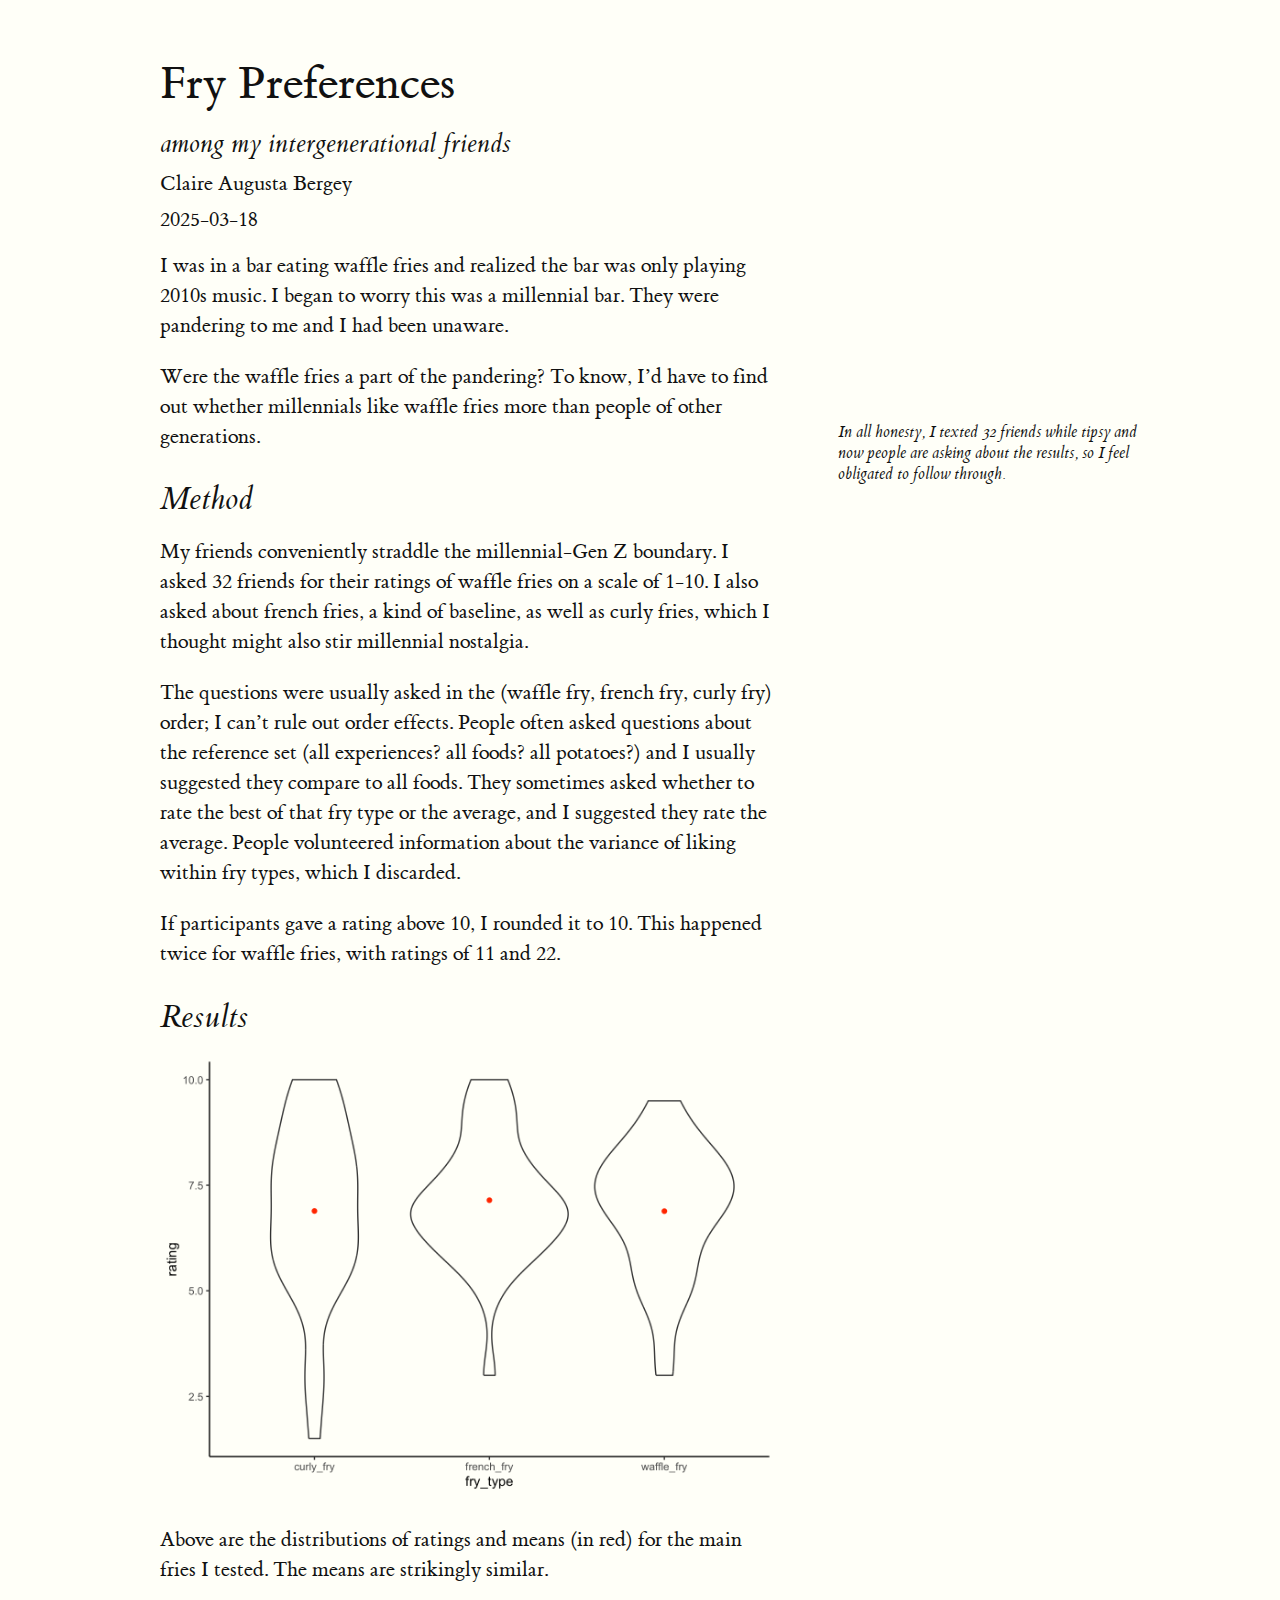
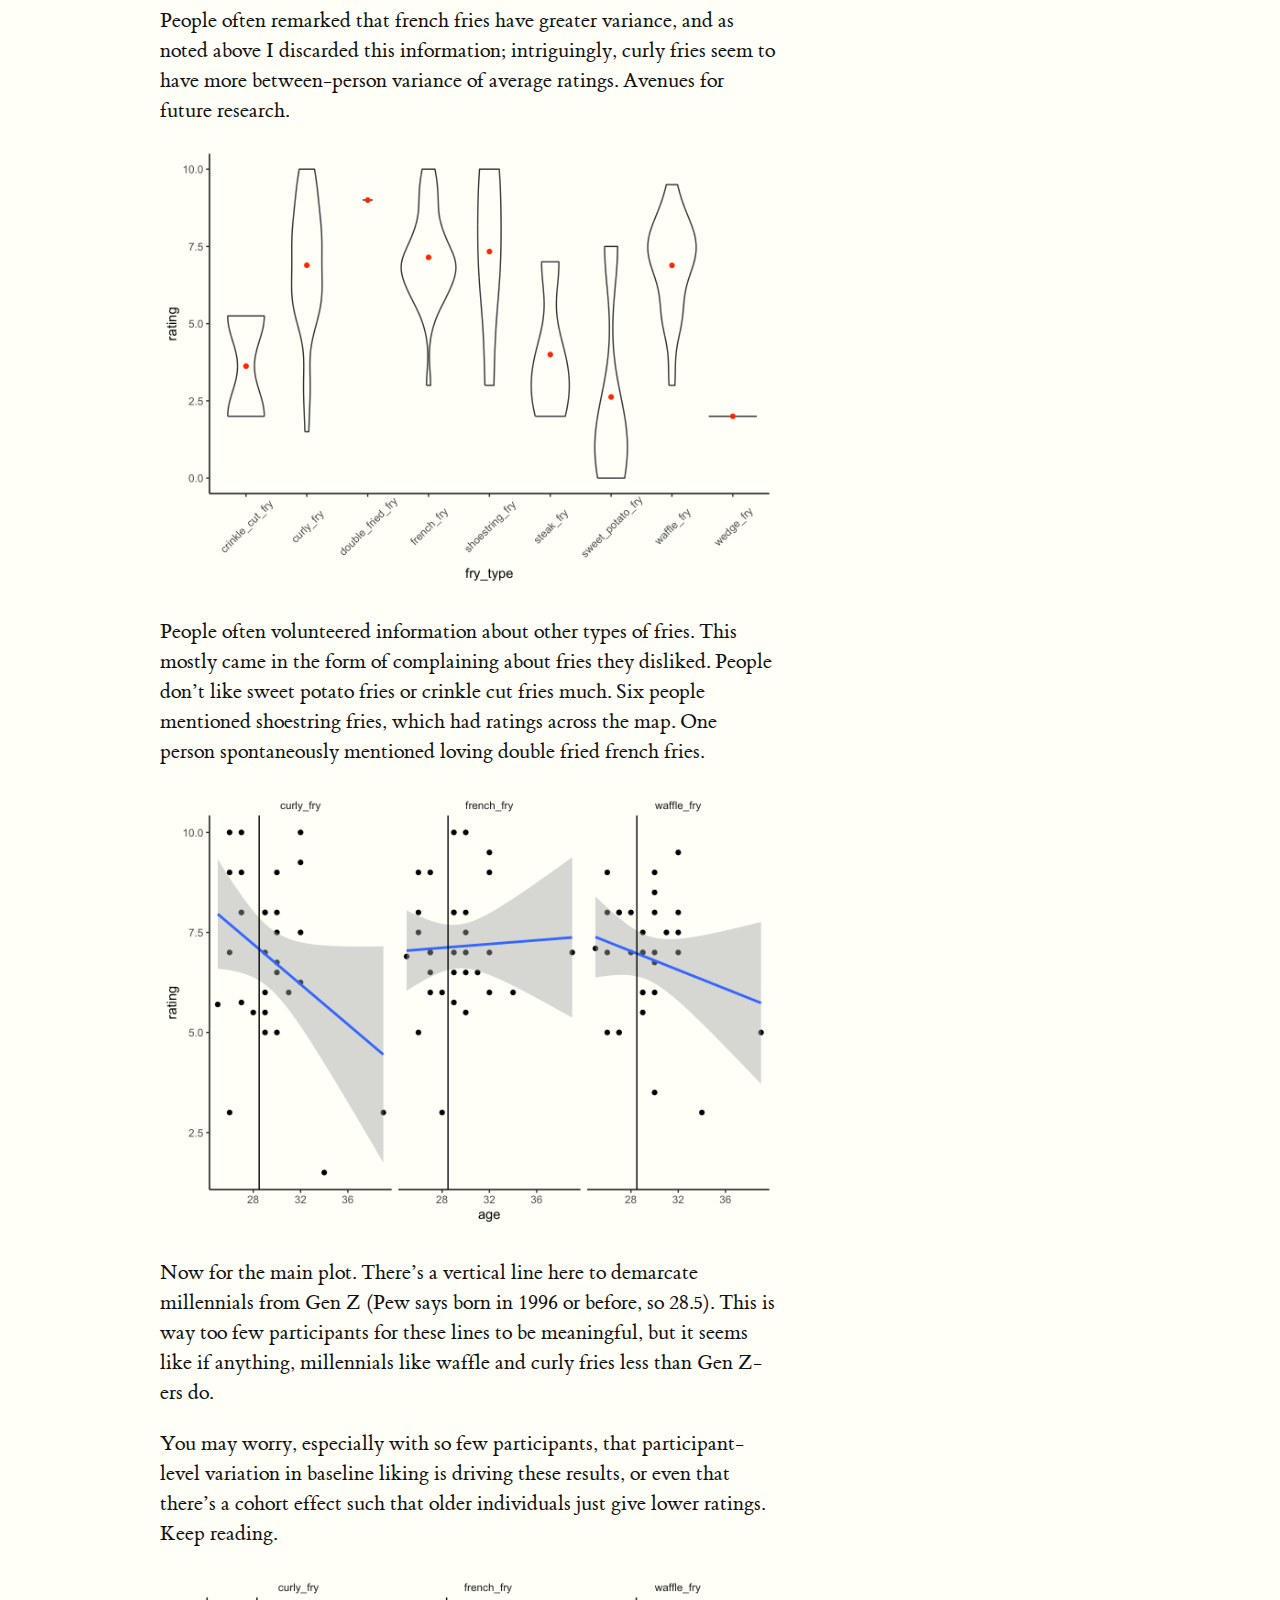
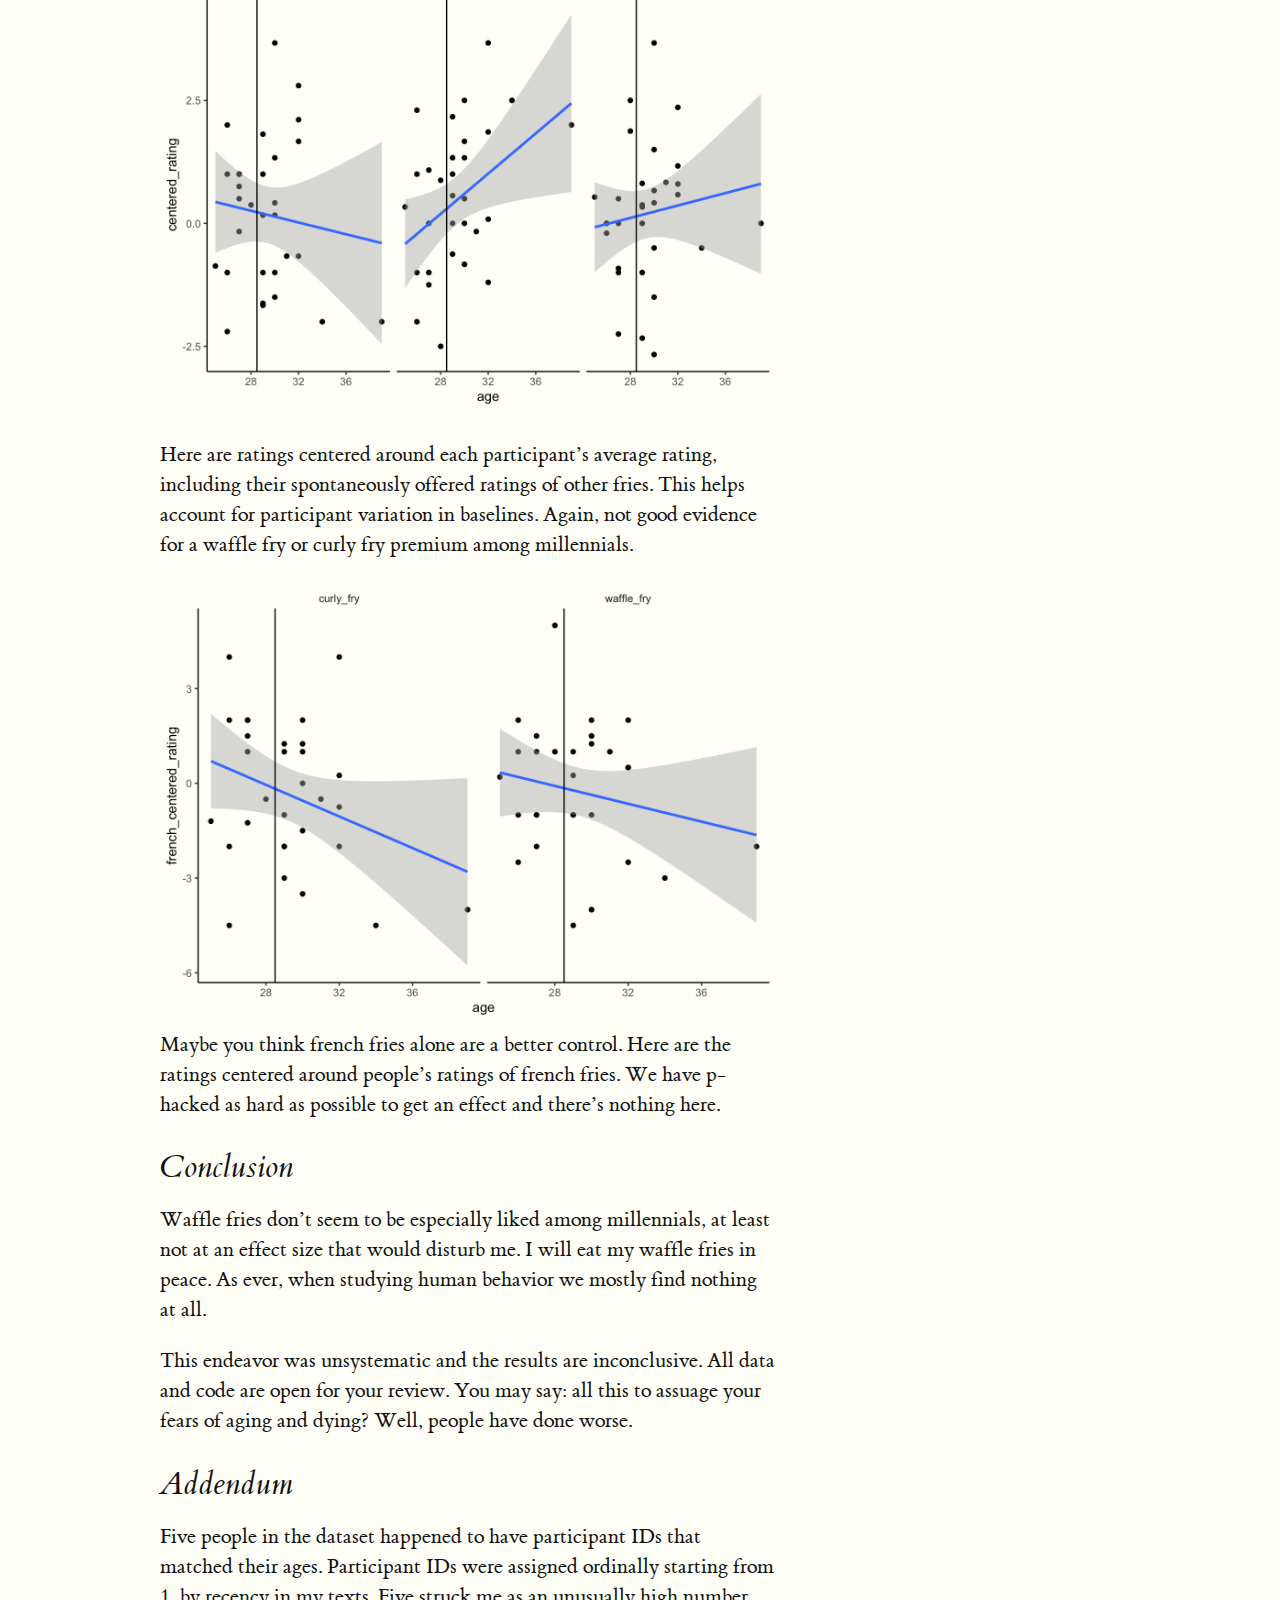
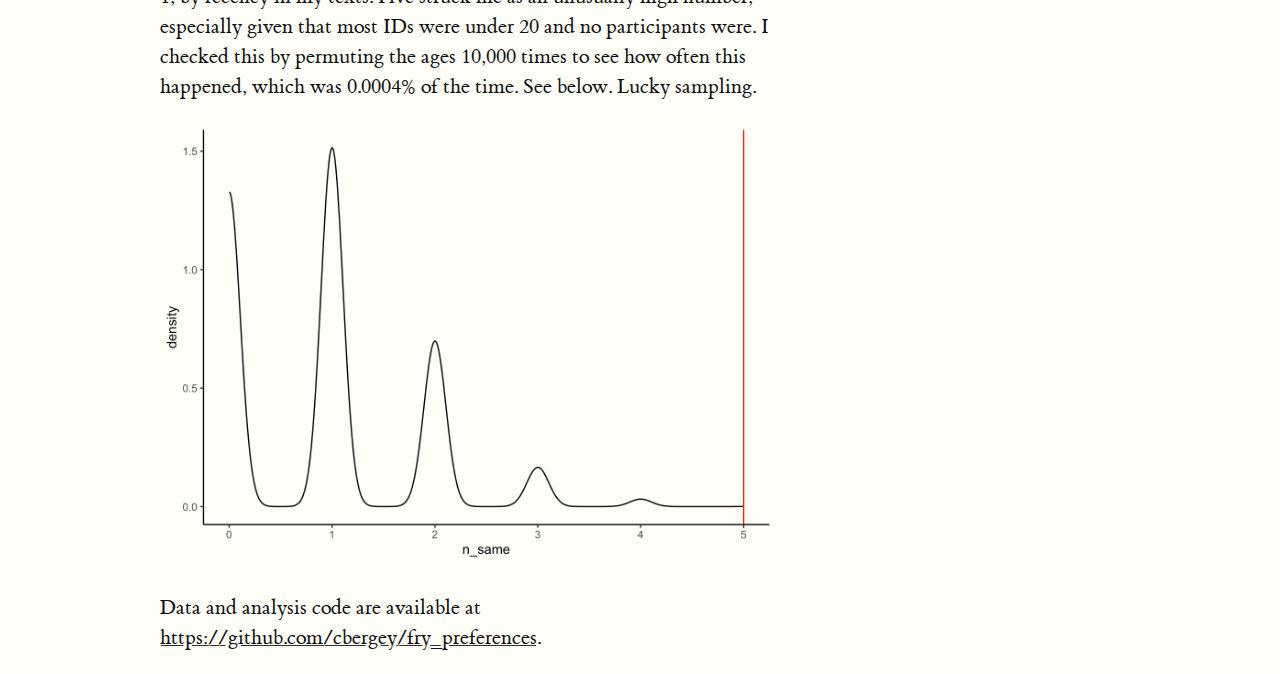
==== papers/fry_analysis.html @ 4ef26120 "fry analysis" ====
<!DOCTYPE html>

<html>

<head>

<meta charset="utf-8" />
<meta name="generator" content="pandoc" />
<meta http-equiv="X-UA-Compatible" content="IE=EDGE" />

<meta name="viewport" content="width=device-width, initial-scale=1" />

<meta name="author" content="Claire Augusta Bergey" />

<meta name="date" content="2025-03-18" />

<title>Fry Preferences</title>

<script>// Pandoc 2.9 adds attributes on both header and div. We remove the former (to
// be compatible with the behavior of Pandoc < 2.8).
document.addEventListener('DOMContentLoaded', function(e) {
  var hs = document.querySelectorAll("div.section[class*='level'] > :first-child");
  var i, h, a;
  for (i = 0; i < hs.length; i++) {
    h = hs[i];
    if (!/^h[1-6]$/i.test(h.tagName)) continue;  // it should be a header h1-h6
    a = h.attributes;
    while (a.length > 0) h.removeAttribute(a[0].name);
  }
});
</script>
<style type="text/css">@font-face {
font-family: "et-book";
src: url([data-uri]) format("truetype");
font-weight: normal;
font-style: normal
}
@font-face {
font-family: "et-book";
src: url([data-uri]) format("truetype");
font-weight: normal;
font-style: italic
}
@font-face {
font-family: "et-book";
src: url([data-uri]) format("truetype");
font-weight: bold;
font-style: normal
}
@font-face {
font-family: "et-book-roman-old-style";
src: url([data-uri]) format("truetype");
font-weight: normal;
font-style: normal;
}
body { font-family: et-book, Palatino, "Palatino Linotype", "Palatino LT STD", "Book Antiqua", Georgia, serif; }
.numeral, .sidenote-number { font-family: et-book-roman-old-style; }
</style>
<style type="text/css">body {
background-color: #fffff8;
}
</style>
<style type="text/css">h1, h2, h3.subtitle { font-style: italic; }
</style>
<style type="text/css">
@charset "UTF-8";

html { font-size: 15px; }
body { width: 87.5%;
margin-left: auto;
margin-right: auto;
padding-left: 12.5%;
color: #111;
max-width: 1400px;
counter-reset: sidenote-counter; }
h1.title { font-weight: 400;
font-style: normal;
margin-top: 4rem;
margin-bottom: 1.5rem;
font-size: 3.2rem;
line-height: 1; }
h1 {
font-weight: 400;
margin-top: 2.1rem;
margin-bottom: 0;
font-size: 2.2rem;
line-height: 1; }
h2 {
font-weight: 400;
font-size: 1.7rem;
margin-top: 2rem;
margin-bottom: 0;
line-height: 1; }
h3.subtitle {
font-weight: 400;
margin-top: 1rem;
margin-bottom: 1rem;
font-size: 1.8rem;
display: block;
line-height: 1; }
h4.author, h4.date {
font-size: 1.4rem;
font-weight: 400;
margin: 1rem auto;
line-height: 1;
}
.danger { color: red; }
article { position: relative;
padding: 5rem 0rem; }
section { padding-top: 1rem;
padding-bottom: 1rem; }
p, ol, ul { font-size: 1.4rem; }
p { line-height: 2rem;
margin-top: 1.4rem;
margin-bottom: 1.4rem;
padding-right: 0;
vertical-align: baseline; }
blockquote { font-size: 1.4rem; }
blockquote p { width: 50%; }
blockquote footer { width: 50%;
font-size: 1.1rem;
text-align: right; }
ol, ul { width: 45%;
-webkit-padding-start: 5%;
-webkit-padding-end: 5%; }
li { padding: 0.5rem 0; }
table {
border-top: 2px solid #111;
border-bottom: 2px solid #111;
font-size: 1.1rem;
}
th {
border-bottom: 1px solid #111;
}
div.figure {
padding: 0;
border: 0;
font-size: 100%;
font: inherit;
vertical-align: baseline;
max-width: 55%;
-webkit-margin-start: 0;
-webkit-margin-end: 0;
margin: 0 0 3em 0;
}

a:link, a:visited { color: inherit; }
a:link { text-decoration: none;
background: -webkit-linear-gradient(#fffff8, #fffff8), -webkit-linear-gradient(#fffff8, #fffff8), -webkit-linear-gradient(#333, #333);
background: linear-gradient(#fffff8, #fffff8), linear-gradient(#fffff8, #fffff8), linear-gradient(#333, #333);
-webkit-background-size: 0.05em 1px, 0.05em 1px, 1px 1px;
-moz-background-size: 0.05em 1px, 0.05em 1px, 1px 1px;
background-size: 0.05em 1px, 0.05em 1px, 1px 1px;
background-repeat: no-repeat, no-repeat, repeat-x;
text-shadow: 0.03em 0 #fffff8, -0.03em 0 #fffff8, 0 0.03em #fffff8, 0 -0.03em #fffff8, 0.06em 0 #fffff8, -0.06em 0 #fffff8, 0.09em 0 #fffff8, -0.09em 0 #fffff8, 0.12em 0 #fffff8, -0.12em 0 #fffff8, 0.15em 0 #fffff8, -0.15em 0 #fffff8;
background-position: 0% 93%, 100% 93%, 0% 93%; }
@media screen and (-webkit-min-device-pixel-ratio: 0) { a:link { background-position-y: 87%, 87%, 87%; } }
a:link::selection { text-shadow: 0.03em 0 #b4d5fe, -0.03em 0 #b4d5fe, 0 0.03em #b4d5fe, 0 -0.03em #b4d5fe, 0.06em 0 #b4d5fe, -0.06em 0 #b4d5fe, 0.09em 0 #b4d5fe, -0.09em 0 #b4d5fe, 0.12em 0 #b4d5fe, -0.12em 0 #b4d5fe, 0.15em 0 #b4d5fe, -0.15em 0 #b4d5fe;
background: #b4d5fe; }
a:link::-moz-selection { text-shadow: 0.03em 0 #b4d5fe, -0.03em 0 #b4d5fe, 0 0.03em #b4d5fe, 0 -0.03em #b4d5fe, 0.06em 0 #b4d5fe, -0.06em 0 #b4d5fe, 0.09em 0 #b4d5fe, -0.09em 0 #b4d5fe, 0.12em 0 #b4d5fe, -0.12em 0 #b4d5fe, 0.15em 0 #b4d5fe, -0.15em 0 #b4d5fe;
background: #b4d5fe; }

img {max-width: 100%;}
.marginnote img { display: block; }
.sidenote, .marginnote { float: right;
clear: right;
margin-right: -60%;
width: 50%;
margin-top: 0;
margin-bottom: 1rem;
font-size: 1.1rem;
line-height: 1.3;
vertical-align: baseline;
position: relative; }
.sidenote-number {
position: relative;
vertical-align: baseline; }
.sidenote-number { font-size: 1rem;
top: -0.5rem;
left: 0.1rem; }
p, footer, table, hr { width: 55%; }
hr { margin-left: 0; }
table table, li p, li pre { width: auto; }
li p, li pre {margin-top: auto; }
div.fullwidth, table.fullwidth { max-width: 90%; }
div.fullwidth > * { width: auto; }
#TOC, h1.title { max-width: 90%; }
#TOC ol, #TOC ul { width: auto; }
div.fullwidth p.caption {
margin-right: 0;
max-width: 33%;
}
p.caption { text-align: left; }
@media screen and (max-width: 760px) { p, footer, ol, ul, table, hr { width: 90%; }
pre { width: 87.5%; }
ul { width: 85%; }
figure { max-width: 90%; }
div.fullwidth p.caption { max-width: none; }
blockquote p, blockquote footer { width: 90%; }}
.sans { font-family: "Gill Sans", "Gill Sans MT", Calibri, sans-serif;
letter-spacing: .03em; }
code { font-family: Consolas, "Liberation Mono", Menlo, Courier, monospace;
font-size: 1.125rem;
line-height: 1.6; }
pre code { font-size: 1rem; }
p code { white-space: inherit; }
h1 code, h2 code, h3 code { font-size: 0.80em; }
.marginnote code, .sidenote code { font-size: 1rem; }
pre { width: 52.5%;
overflow-x: auto; }
.fullwidth { max-width: 90%;
clear:both; }
span.newthought { font-variant: small-caps;
font-size: 1.2em; }
input.margin-toggle { display: none; }
label.sidenote-number { display: inline; }
label.margin-toggle:not(.sidenote-number) { display: none; }
@media (max-width: 760px) { label.margin-toggle:not(.sidenote-number) { display: inline; }
.sidenote, .marginnote { display: none; }
.shownote,
.margin-toggle:checked + .sidenote,
.margin-toggle:checked + .marginnote {
display: block;
float: left;
left: 1rem;
clear: both;
width: 95%;
margin: 1rem 2.5%;
vertical-align: baseline;
position: relative;
}
label { cursor: pointer; }
div.figure { max-width: 90%; }
pre { width: 90%;
padding: 0; }
}
</style>
<style type="text/css">.hljs-literal {
color: #990073;
}
.hljs-number {
color: #099;
}
.hljs-comment {
color: #998;
font-style: italic;
}
.hljs-keyword {
color: #900;
font-weight: bold;
}
.hljs-string {
color: #d14;
}
</style>
<script src="[data-uri]"></script>

<style type="text/css">
code{white-space: pre-wrap;}
span.smallcaps{font-variant: small-caps;}
span.underline{text-decoration: underline;}
div.column{display: inline-block; vertical-align: top; width: 50%;}
div.hanging-indent{margin-left: 1.5em; text-indent: -1.5em;}
ul.task-list{list-style: none;}
</style>

<style type="text/css">code{white-space: pre;}</style>
<script type="text/javascript">
if (window.hljs) {
  hljs.configure({languages: []});
  hljs.initHighlightingOnLoad();
  if (document.readyState && document.readyState === "complete") {
    window.setTimeout(function() { hljs.initHighlighting(); }, 0);
  }
}
</script>










</head>

<body>




<h1 class="title toc-ignore">Fry Preferences</h1>
<h3 class="subtitle">among my intergenerational friends</h3>
<h4 class="author">Claire Augusta Bergey</h4>
<h4 class="date">2025-03-18</h4>



<p>I was in a bar eating waffle fries and realized the bar was only playing 2010s music. I began to worry this was a millennial bar. They were pandering to me and I had been unaware.</p>
<p>Were the waffle fries a part of the pandering? To know, I’d have to find out whether millennials like waffle fries more than people of other generations.<label for="tufte-mn-1" class="margin-toggle">⊕</label><input type="checkbox" id="tufte-mn-1" class="margin-toggle"><span class="marginnote"><em>In all honesty, I texted 32 friends while tipsy and now people are asking about the results, so I feel obligated to follow through.</em></span></p>
<div id="method" class="section level1">
<h1>Method</h1>
<p>My friends conveniently straddle the millennial-Gen Z boundary. I asked 32 friends for their ratings of waffle fries on a scale of 1-10. I also asked about french fries, a kind of baseline, as well as curly fries, which I thought might also stir millennial nostalgia.</p>
<p>The questions were usually asked in the (waffle fry, french fry, curly fry) order; I can’t rule out order effects. People often asked questions about the reference set (all experiences? all foods? all potatoes?) and I usually suggested they compare to all foods. They sometimes asked whether to rate the best of that fry type or the average, and I suggested they rate the average. People volunteered information about the variance of liking within fry types, which I discarded.</p>
<p>If participants gave a rating above 10, I rounded it to 10. This happened twice for waffle fries, with ratings of 11 and 22.</p>
</div>
<div id="results" class="section level1">
<h1>Results</h1>
<p><img src="[data-uri]" width="672" /></p>
<p>Above are the distributions of ratings and means (in red) for the main fries I tested. The means are strikingly similar.</p>
<p>People often remarked that french fries have greater variance, and as noted above I discarded this information; intriguingly, curly fries seem to have more between-person variance of average ratings. Avenues for future research.</p>
<p><img src="[data-uri]" width="672" /></p>
<p>People often volunteered information about other types of fries. This mostly came in the form of complaining about fries they disliked. People don’t like sweet potato fries or crinkle cut fries much. Six people mentioned shoestring fries, which had ratings across the map. One person spontaneously mentioned loving double fried french fries.</p>
<p><img src="[data-uri]" width="672" /></p>
<p>Now for the main plot. There’s a vertical line here to demarcate millennials from Gen Z (Pew says born in 1996 or before, so 28.5). This is way too few participants for these lines to be meaningful, but it seems like if anything, millennials like waffle and curly fries less than Gen Z-ers do.</p>
<p>You may worry, especially with so few participants, that participant-level variation in baseline liking is driving these results, or even that there’s a cohort effect such that older individuals just give lower ratings. Keep reading.</p>
<p><img src="[data-uri]" width="672" /></p>
<p>Here are ratings centered around each participant’s average rating, including their spontaneously offered ratings of other fries. This helps account for participant variation in baselines. Again, not good evidence for a waffle fry or curly fry premium among millennials.</p>
<p><img src="[data-uri]" width="672" />
Maybe you think french fries alone are a better control. Here are the ratings centered around people’s ratings of french fries. We have p-hacked as hard as possible to get an effect and there’s nothing here.</p>
</div>
<div id="conclusion" class="section level1">
<h1>Conclusion</h1>
<p>Waffle fries don’t seem to be especially liked among millennials, at least not at an effect size that would disturb me. I will eat my waffle fries in peace. As ever, when studying human behavior we mostly find nothing at all.</p>
<p>This endeavor was unsystematic and the results are inconclusive. All data and code are open for your review. You may say: all this to assuage your fears of aging and dying? Well, people have done worse.</p>
</div>
<div id="addendum" class="section level1">
<h1>Addendum</h1>
<p>Five people in the dataset happened to have participant IDs that matched their ages. Participant IDs were assigned ordinally starting from 1, by recency in my texts. Five struck me as an unusually high number, especially given that most IDs were under 20 and no participants were. I checked this by permuting the ages 10,000 times to see how often this happened, which was 0.0004% of the time. See below. Lucky sampling.</p>
<p><img src="[data-uri]" width="672" /></p>
<p>Data and analysis code are available at <a href="https://github.com/cbergey/fry_preferences" class="uri">https://github.com/cbergey/fry_preferences</a>.</p>
</div>



<!-- code folding -->


<!-- dynamically load mathjax for compatibility with self-contained -->
<script>
  (function () {
    var script = document.createElement("script");
    script.type = "text/javascript";
    script.src  = "https://mathjax.rstudio.com/latest/MathJax.js?config=TeX-AMS-MML_HTMLorMML";
    document.getElementsByTagName("head")[0].appendChild(script);
  })();
</script>

</body>
</html>
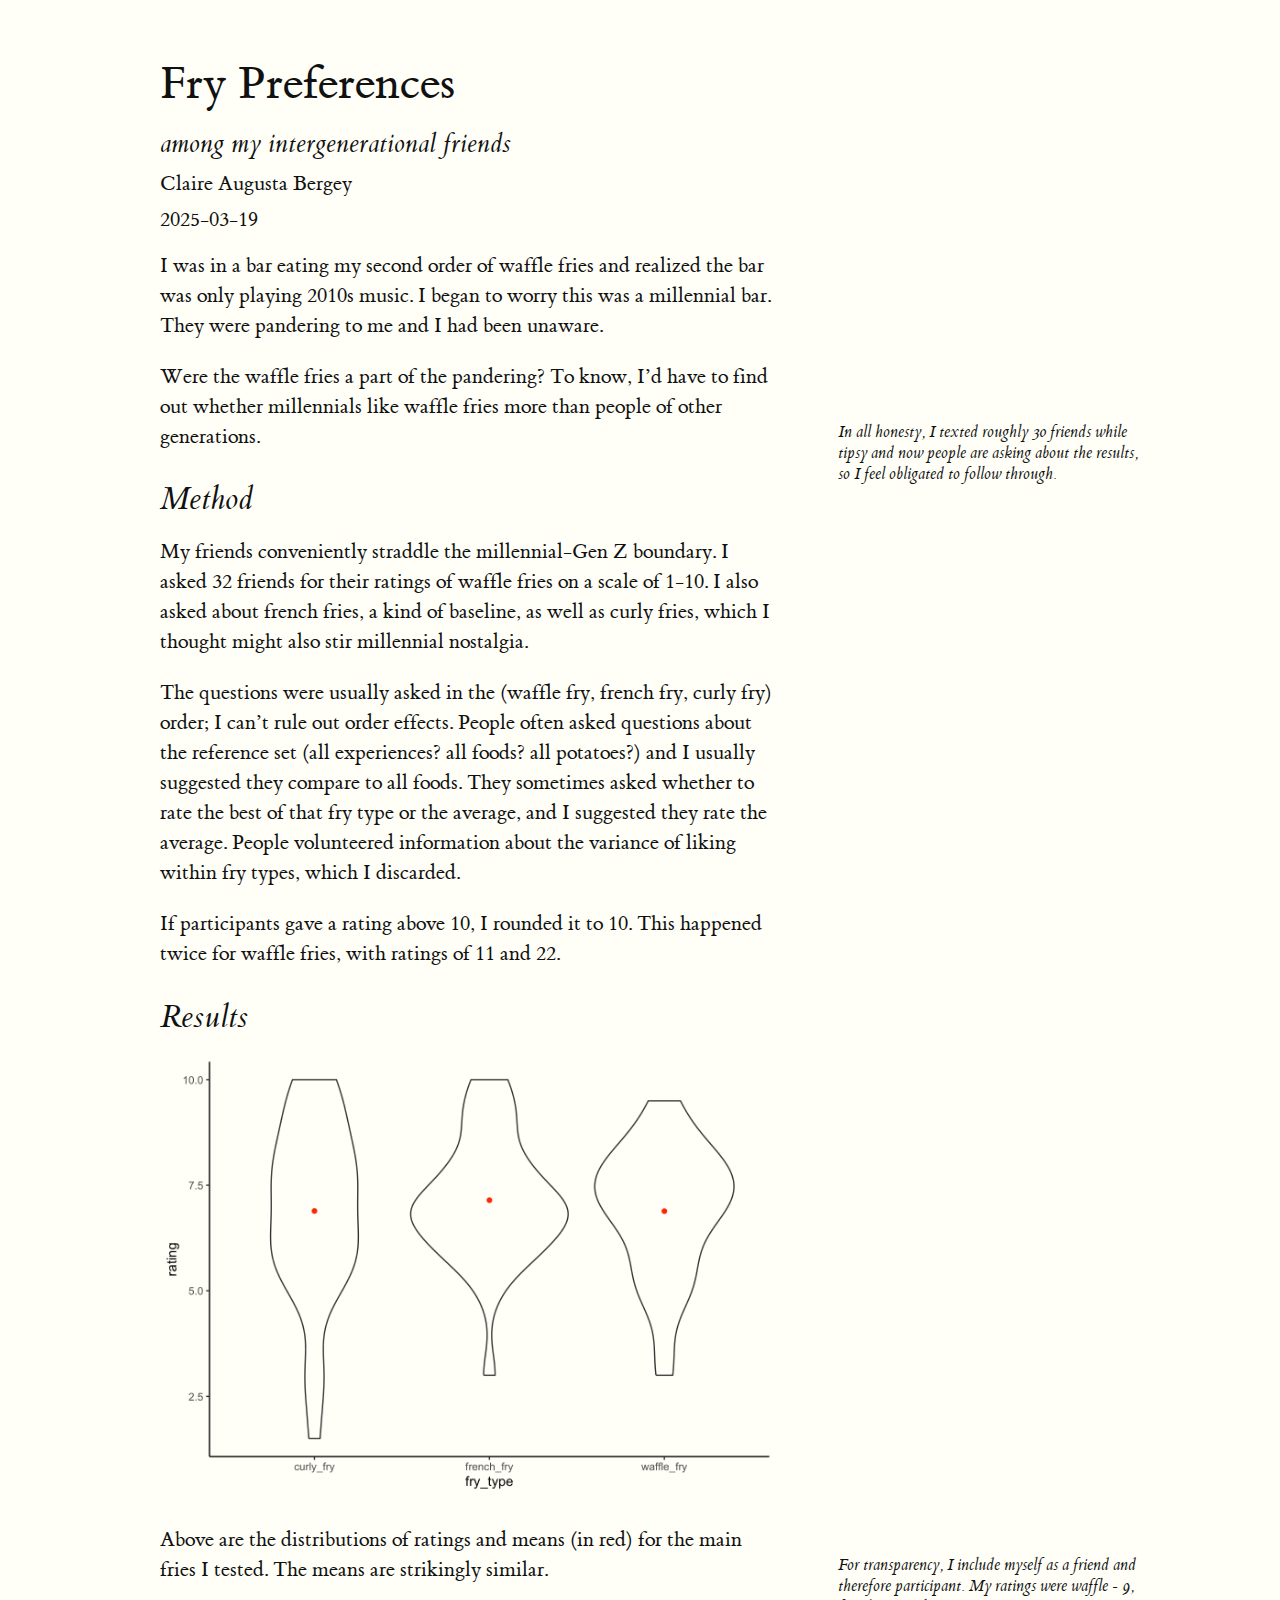
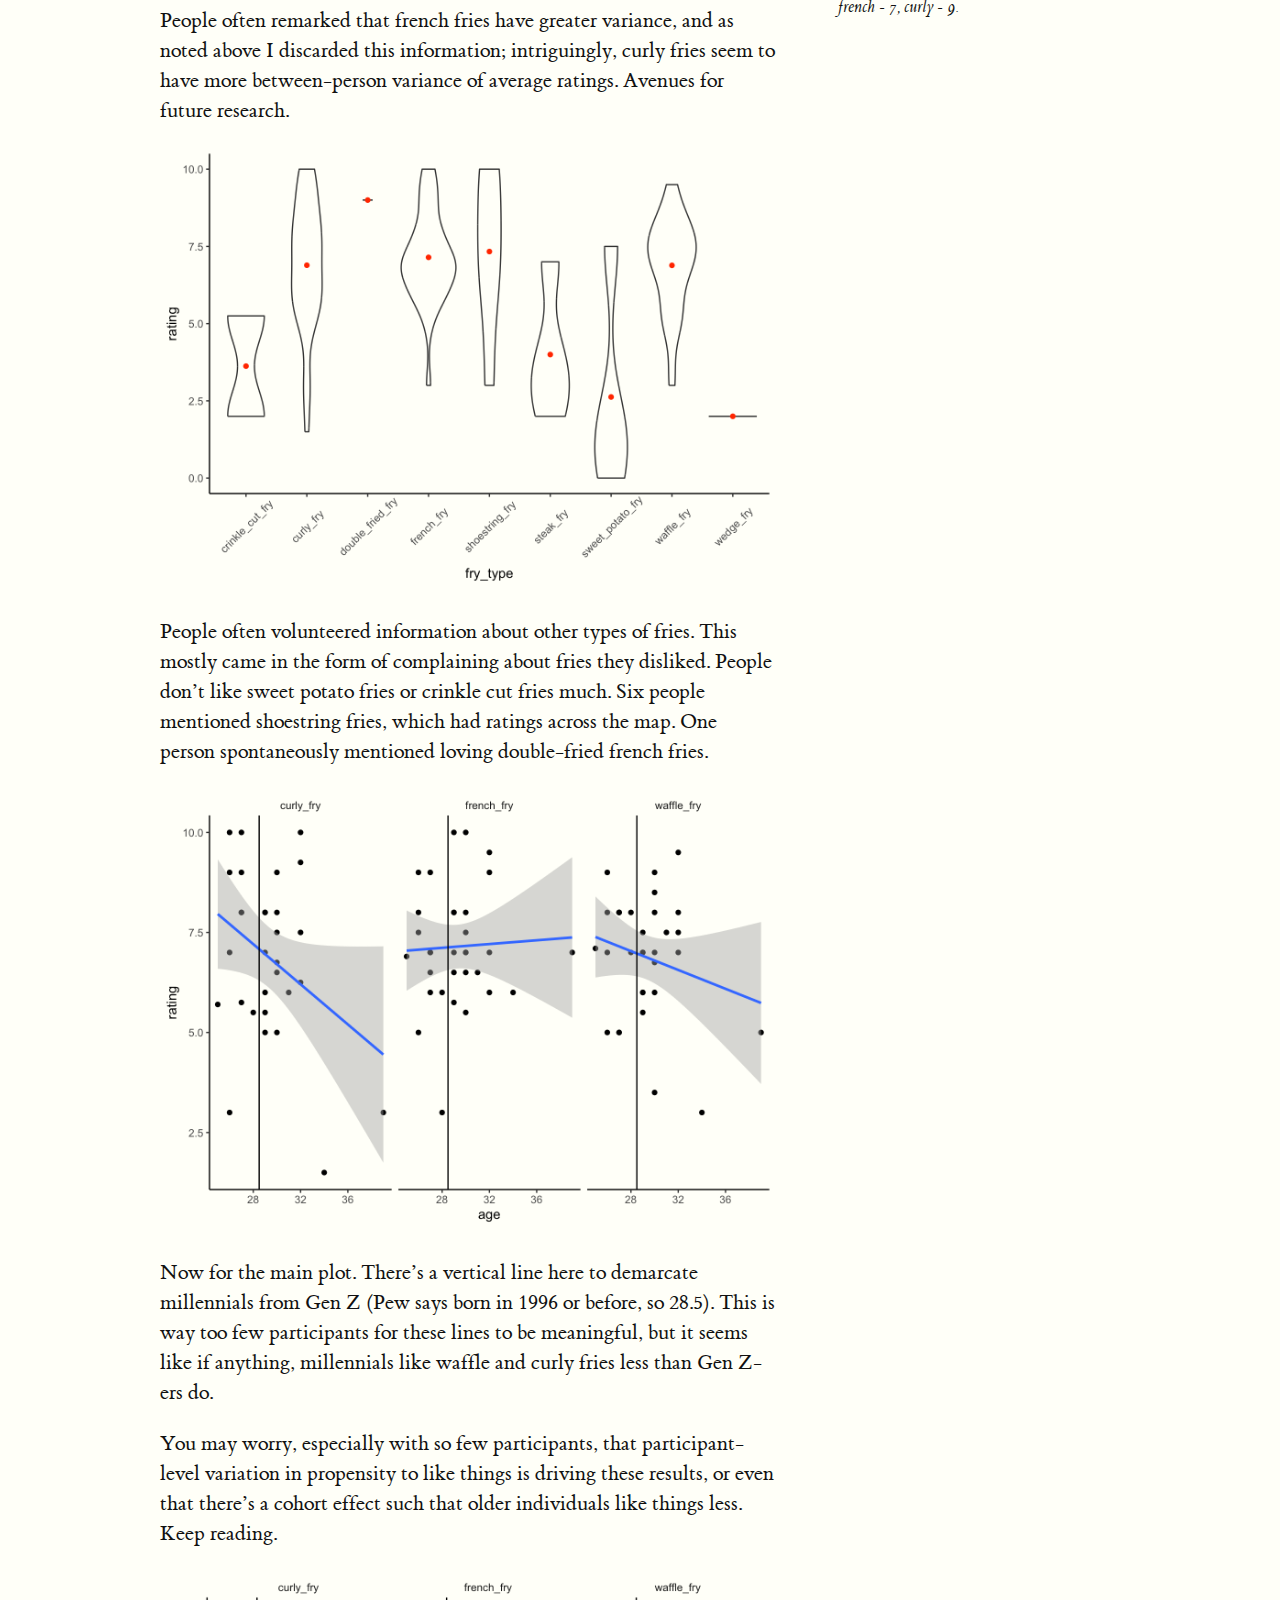
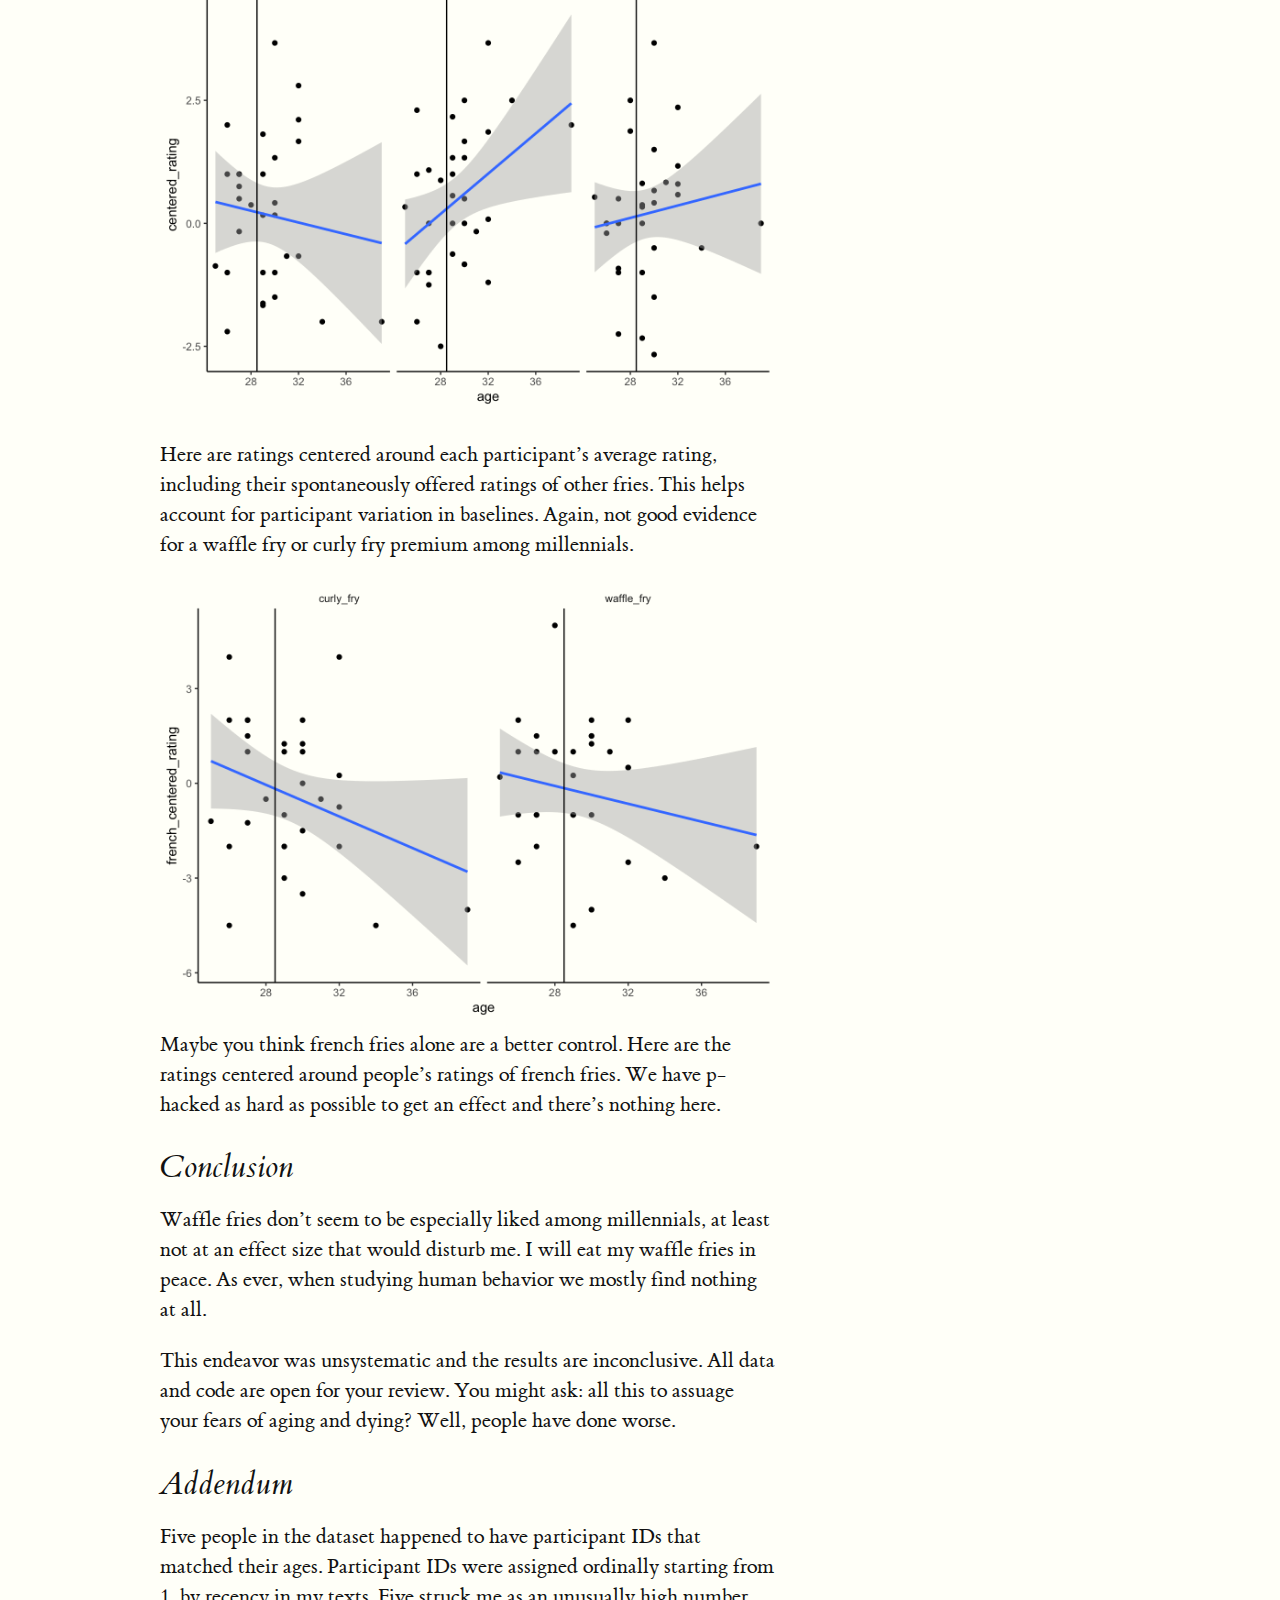
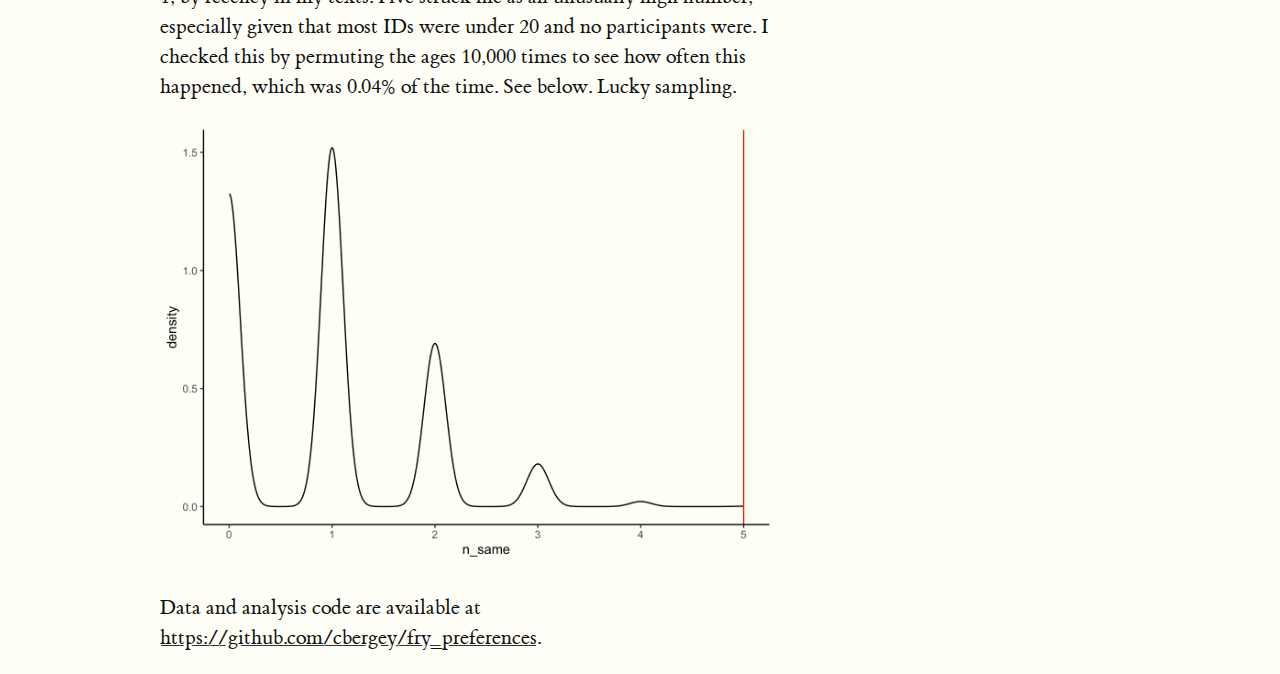
==== commit 1793de2a: "fry update" ====
--- a/papers/fry_analysis.html
+++ b/papers/fry_analysis.html
@@ -12,7 +12,7 @@
 
 <meta name="author" content="Claire Augusta Bergey" />
 
-<meta name="date" content="2025-03-18" />
+<meta name="date" content="2025-03-19" />
 
 <title>Fry Preferences</title>
 
@@ -294,12 +294,12 @@
 <h1 class="title toc-ignore">Fry Preferences</h1>
 <h3 class="subtitle">among my intergenerational friends</h3>
 <h4 class="author">Claire Augusta Bergey</h4>
-<h4 class="date">2025-03-18</h4>
-
-
-
-<p>I was in a bar eating waffle fries and realized the bar was only playing 2010s music. I began to worry this was a millennial bar. They were pandering to me and I had been unaware.</p>
-<p>Were the waffle fries a part of the pandering? To know, I’d have to find out whether millennials like waffle fries more than people of other generations.<label for="tufte-mn-1" class="margin-toggle">⊕</label><input type="checkbox" id="tufte-mn-1" class="margin-toggle"><span class="marginnote"><em>In all honesty, I texted 32 friends while tipsy and now people are asking about the results, so I feel obligated to follow through.</em></span></p>
+<h4 class="date">2025-03-19</h4>
+
+
+
+<p>I was in a bar eating my second order of waffle fries and realized the bar was only playing 2010s music. I began to worry this was a millennial bar. They were pandering to me and I had been unaware.</p>
+<p>Were the waffle fries a part of the pandering? To know, I’d have to find out whether millennials like waffle fries more than people of other generations.<label for="tufte-mn-1" class="margin-toggle">⊕</label><input type="checkbox" id="tufte-mn-1" class="margin-toggle"><span class="marginnote"><em>In all honesty, I texted roughly 30 friends while tipsy and now people are asking about the results, so I feel obligated to follow through.</em></span></p>
 <div id="method" class="section level1">
 <h1>Method</h1>
 <p>My friends conveniently straddle the millennial-Gen Z boundary. I asked 32 friends for their ratings of waffle fries on a scale of 1-10. I also asked about french fries, a kind of baseline, as well as curly fries, which I thought might also stir millennial nostalgia.</p>
@@ -309,13 +309,13 @@
 <div id="results" class="section level1">
 <h1>Results</h1>
 <p><img src="[data-uri]" width="672" /></p>
-<p>Above are the distributions of ratings and means (in red) for the main fries I tested. The means are strikingly similar.</p>
+<p>Above are the distributions of ratings and means (in red) for the main fries I tested. The means are strikingly similar.<label for="tufte-mn-2" class="margin-toggle">⊕</label><input type="checkbox" id="tufte-mn-2" class="margin-toggle"><span class="marginnote"><em>For transparency, I include myself as a friend and therefore participant. My ratings were waffle - 9, french - 7, curly - 9.</em></span></p>
 <p>People often remarked that french fries have greater variance, and as noted above I discarded this information; intriguingly, curly fries seem to have more between-person variance of average ratings. Avenues for future research.</p>
 <p><img src="[data-uri]